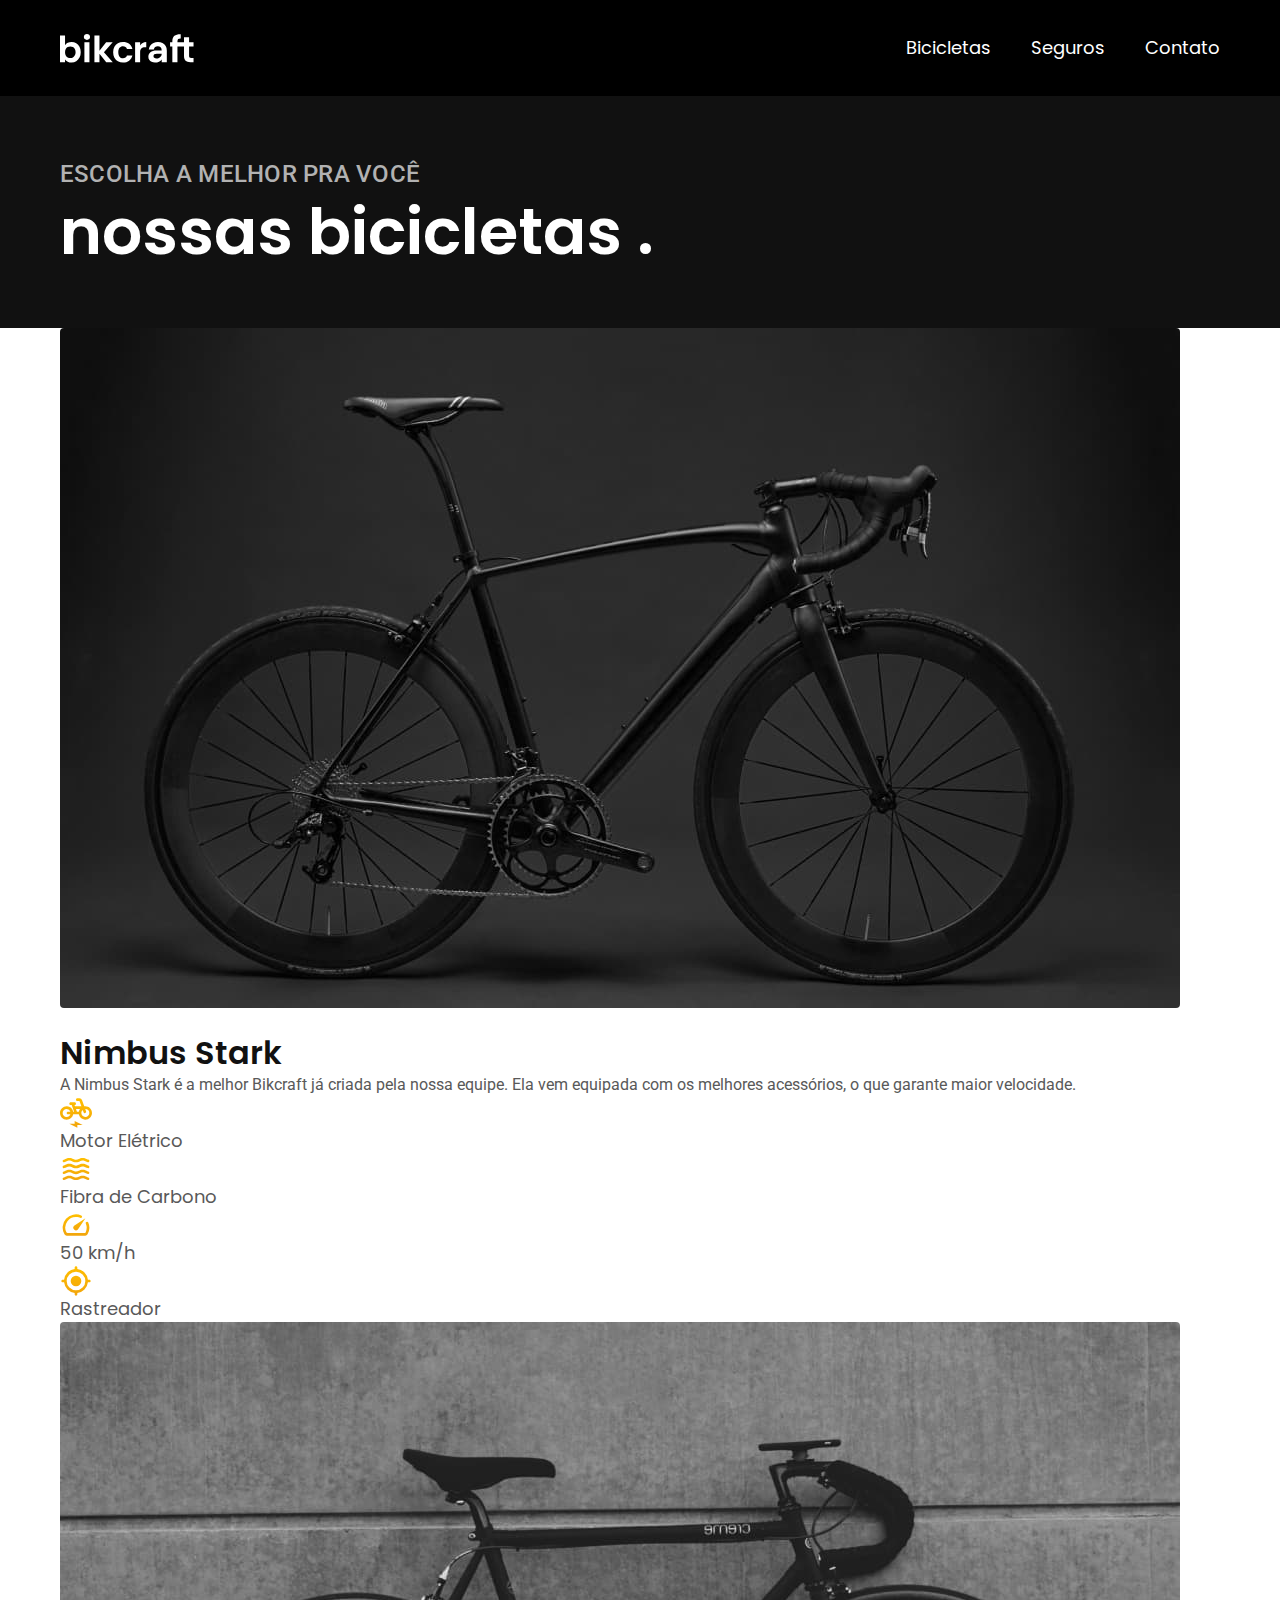
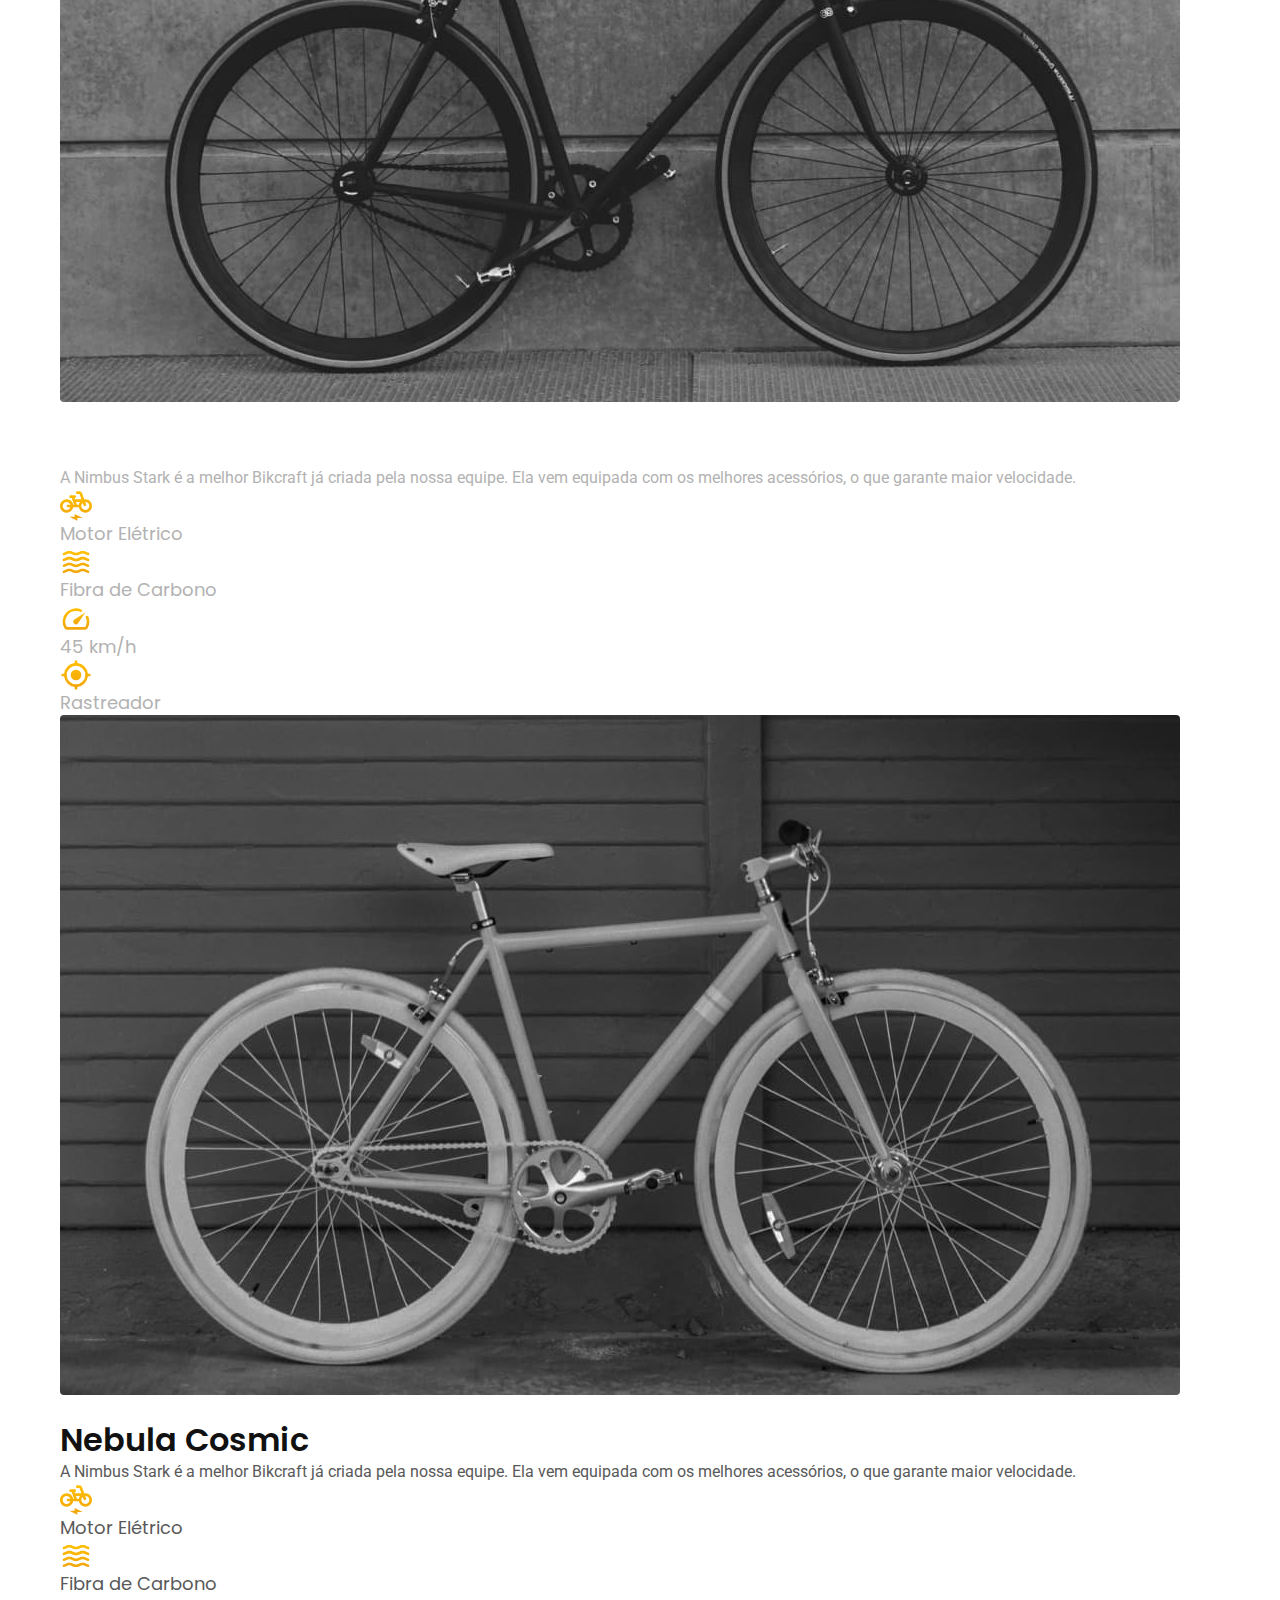
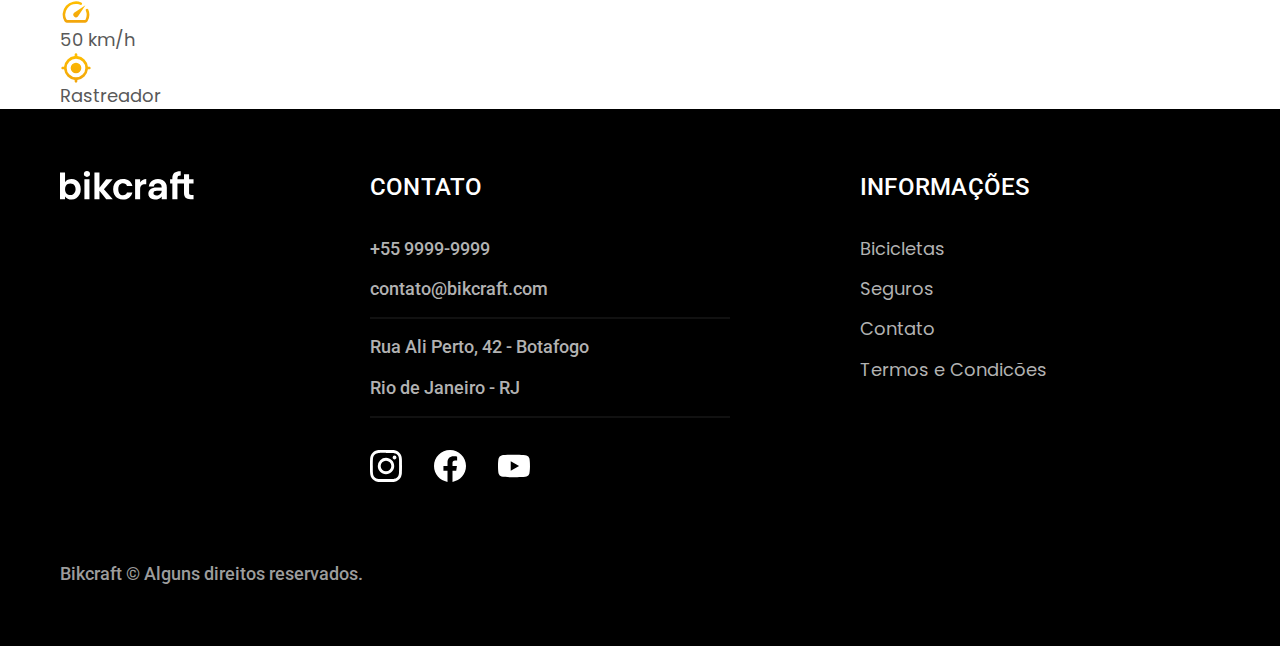
==== bicicletas.html @ 6173fb4b "bicicletas-pg-p1" ====
<!DOCTYPE html>
<html lang="pt-br">

<head>
  <meta charset="UTF-8">
  <meta http-equiv="X-UA-Compatible" content="IE=edge">
  <meta name="viewport" content="width=device-width, initial-scale=1.0">
  <title>Bicicletas | Bikcraft</title>
  <meta name="description" content="Termos e Condições">
  <link rel="stylesheet" href="css/style.css">
  <link rel="preconnect" href="https://fonts.googleapis.com">
  <link rel="preconnect" href="https://fonts.gstatic.com" crossorigin>
  <link href="https://fonts.googleapis.com/css2?family=Merriweather:ital,wght@1,900&family=Poppins:wght@400;600&family=Roboto:wght@400;500&display=swap" rel="stylesheet">
</head>

<body id="bicicletas">
  <header class="header-bg">
    <div class="header container">
      <a href="./index.html">
        <img src="./img/bikcraft.svg" alt="Bikcraft">
      </a>
      <nav aria-label="primaria">
        <ul class="header-menu font-1-m cor-0">
          <li><a href="./bicicletas.html">Bicicletas</a></li>
          <li><a href="./seguros.html">Seguros</a></li>
          <li><a href="./contato.html">Contato</a></li>
        </ul>
      </nav>
    </div>
  </header>

  <main>
    <div class="titulo-bg">
      <div class="titulo container">
        <p class="font-2-l-b cor-5">Escolha a melhor pra você</p>
        <h1 class="font-1-xxl cor-0">nossas bicicletas <span>.</span></h1>
      </div>
    </div>

    <div class="bicicletas-bg">
      <div class="bicicletas container">
        <div class="bicicletas-imagem">
          <img src="./img/bicicletas/nimbus.jpg" alt="Bicicleta preta">
          <span class="font-2-m cor-0">R$ 4999</span>
        </div>
        <div class="bicicletas-conteudo">
          <h2 class="font-1-xl">Nimbus Stark</h2>
          <p class="font-2-s cor-8">A Nimbus Stark é a melhor Bikcraft já criada pela nossa equipe. Ela vem equipada com os melhores acessórios, o que garante maior velocidade.</p>
          <ul class="font-1-m cor-8">
            <li>
              <img src="./img/icones/eletrica.svg" alt="">
              Motor Elétrico
            </li>
            <li>
              <img src="./img/icones/carbono.svg" alt="">
              Fibra de Carbono
            </li>
            <li>
              <img src="./img/icones/velocidade.svg" alt="">
              50 km/h
            </li>
            <li>
              <img src="./img/icones/rastreador.svg" alt="">
              Rastreador
            </li>
          </ul>
        </div>
      </div>
    </div>

    <div class="bicicletas-bg">
      <div class="bicicletas container">
        <div class="bicicletas-imagem">
          <img src="./img/bicicletas/magic.jpg" alt="Bicicleta preta">
          <span class="font-2-m cor-0">R$ 2499</span>
        </div>
        <div class="bicicletas-conteudo">
          <h2 class="font-1-xl cor-0">Magic Might</h2>
          <p class="font-2-s cor-5">A Nimbus Stark é a melhor Bikcraft já criada pela nossa equipe. Ela vem equipada com os melhores acessórios, o que garante maior velocidade.</p>
          <ul class="font-1-m cor-5">
            <li>
              <img src="./img/icones/eletrica.svg" alt="">
              Motor Elétrico
            </li>
            <li>
              <img src="./img/icones/carbono.svg" alt="">
              Fibra de Carbono
            </li>
            <li>
              <img src="./img/icones/velocidade.svg" alt="">
              45 km/h
            </li>
            <li>
              <img src="./img/icones/rastreador.svg" alt="">
              Rastreador
            </li>
          </ul>
        </div>
      </div>
    </div>

    <div class="bicicletas-bg">
      <div class="bicicletas container">
        <div class="bicicletas-imagem">
          <img src="./img/bicicletas/nebula.jpg" alt="Bicicleta preta">
          <span class="font-2-m cor-0">R$ 3999</span>
        </div>
        <div class="bicicletas-conteudo">
          <h2 class="font-1-xl">Nebula Cosmic</h2>
          <p class="font-2-s cor-8">A Nimbus Stark é a melhor Bikcraft já criada pela nossa equipe. Ela vem equipada com os melhores acessórios, o que garante maior velocidade.</p>
          <ul class="font-1-m cor-8">
            <li>
              <img src="./img/icones/eletrica.svg" alt="">
              Motor Elétrico
            </li>
            <li>
              <img src="./img/icones/carbono.svg" alt="">
              Fibra de Carbono
            </li>
            <li>
              <img src="./img/icones/velocidade.svg" alt="">
              50 km/h
            </li>
            <li>
              <img src="./img/icones/rastreador.svg" alt="">
              Rastreador
            </li>
          </ul>
        </div>
      </div>
    </div>

  </main>

  <footer class="footer-bg">
    <div class="footer container">
      <img src="./img/bikcraft.svg" alt="">
      <div class="footer-contato">
        <h3 class="font-2-l-b cor-0">Contato</h3>
        <ul class="font-2-m cor-5">
          <li><a href="tel:+552199999999">+55 9999-9999</a></li>
          <li><a href="mailto:contato@bikcraft.com">contato@bikcraft.com</a></li>
          <li>Rua Ali Perto, 42 - Botafogo</li>
          <li>Rio de Janeiro - RJ</li>
        </ul>
        <div class="footer-redes">
          <a href="./">
            <img src="./img/redes/instagram.svg" alt="Instagram">
          </a>
          <a href="./">
            <img src="./img/redes/facebook.svg" alt="Facebook">
          </a>
          <a href="./">
            <img src="./img/redes/youtube.svg" alt="Youtube">
          </a>
        </div>
      </div>
      <div class="footer-informacoes">
        <h3 class="font-2-l-b cor-0">Informações</h3>
        <nav>
          <ul class="font-1-m cor-5">
            <li><a href="./bicicletas.html">Bicicletas</a></li>
            <li><a href="./seguros.html">Seguros</a></li>
            <li><a href="./contato.html">Contato</a></li>
            <li><a href="./termos.html">Termos e Condicões</a></li>
          </ul>
        </nav>
      </div>
      <p class="footer-copy font-2-m cor-6">Bikcraft © Alguns direitos reservados.</p>
    </div>
  </footer>
</body>
---- css/style.css ----
@import "./global/global.css";
/* Utilidades */
@import "./utilidades/tipografia.css";
@import "./utilidades/cores.css";
@import "./utilidades/componentes.css";

/* Header */
@import "./global/header.css";
@import "./global/footer.css";

/* Home */
@import "./home/introducao.css";
@import "./home/tecnologia.css";
@import "./home/parceiros.css";
@import "./home/depoimento.css";

/* Bicicletas */
@import "./bicicletas/bicicletas-lista.css";
@import "./bicicletas/bicicletas.css";

/* Seguros */
@import "./seguros/seguros.css";

@import "./termos/termos.css";
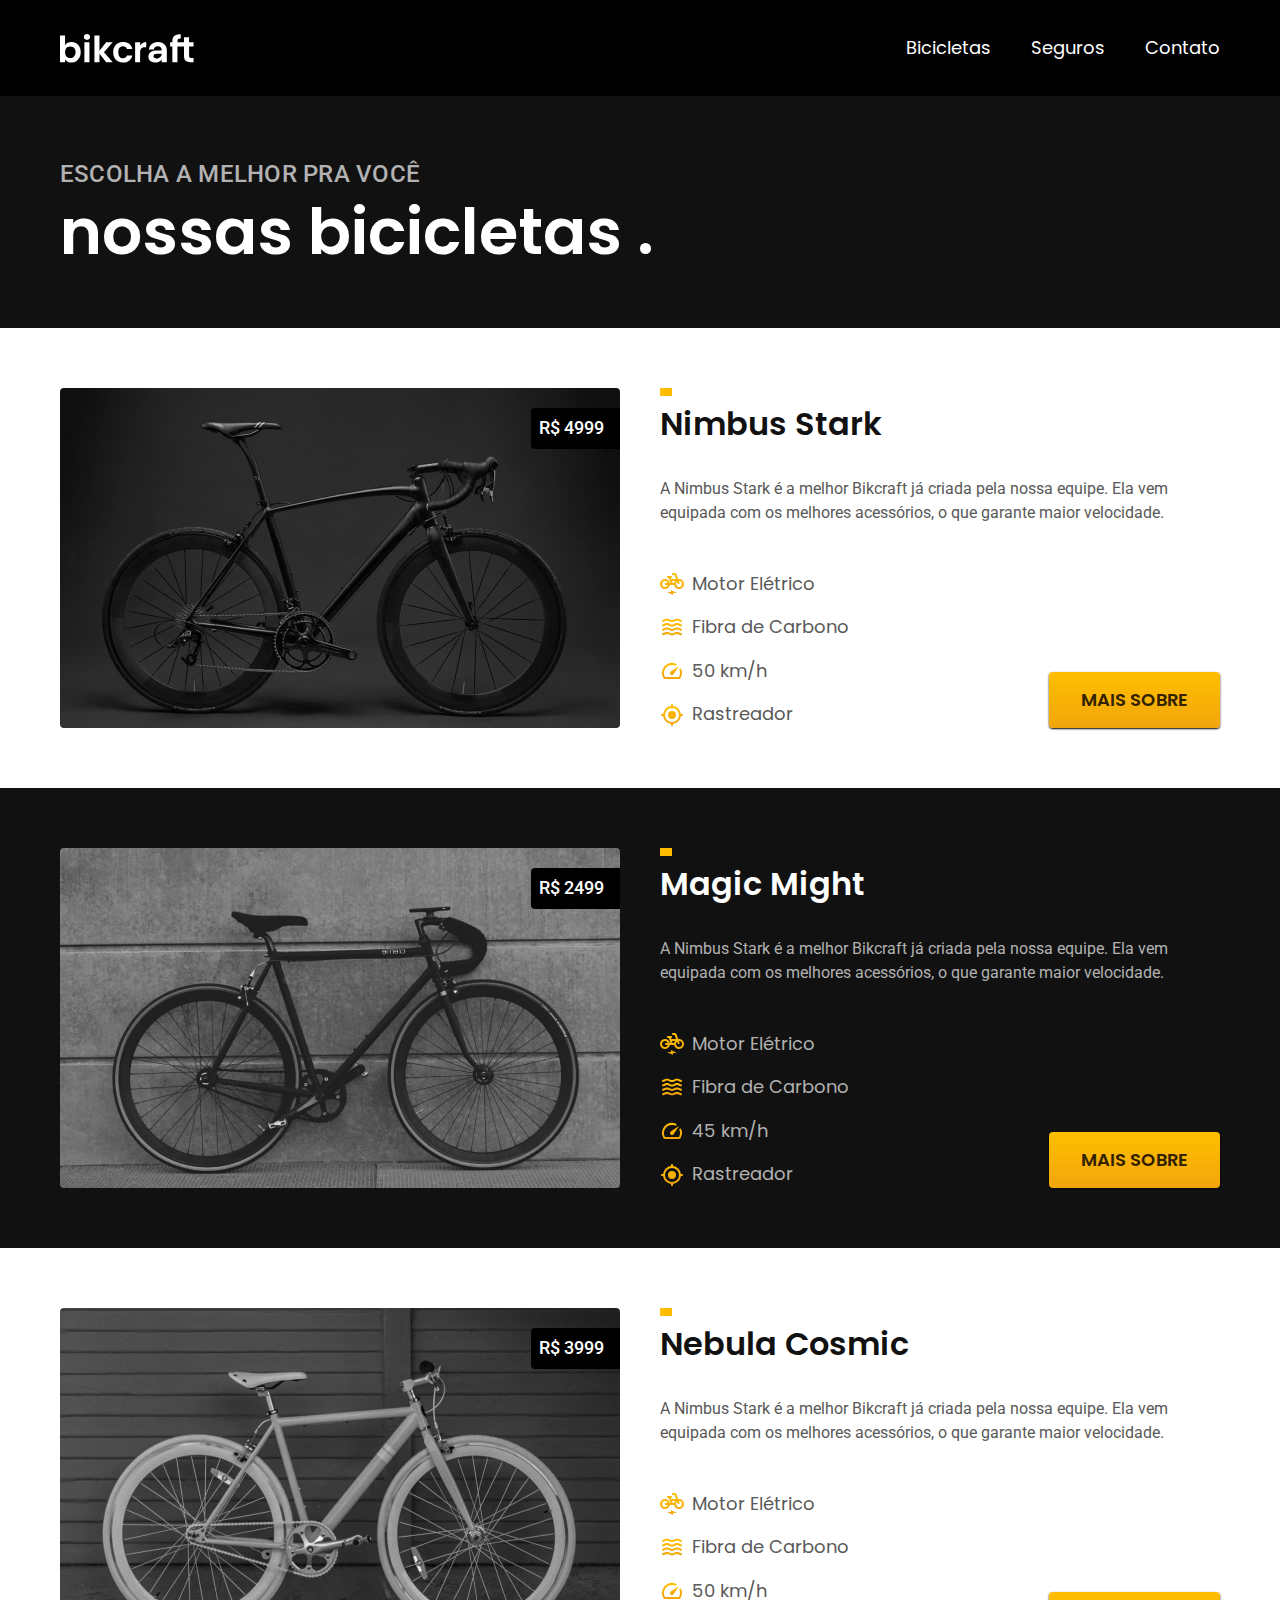
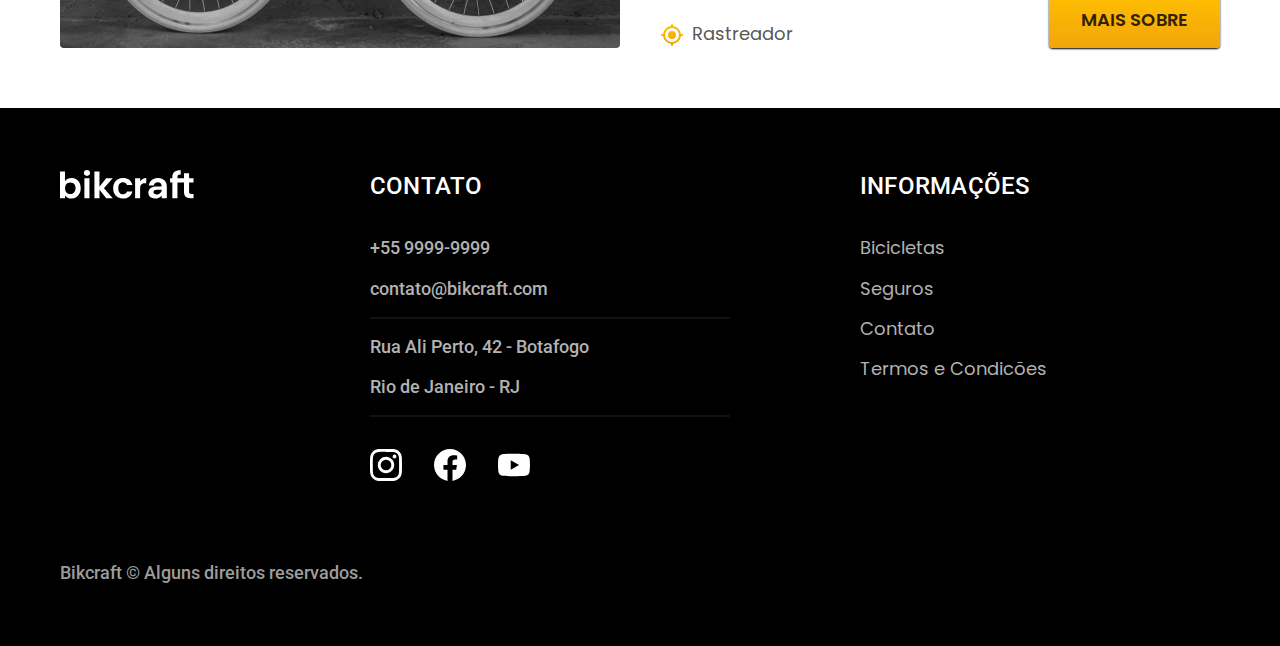
==== commit 2d9a372e: "bicicletas-pg-p2" ====
--- a/bicicletas.html
+++ b/bicicletas.html
@@ -37,36 +37,37 @@
       </div>
     </div>
 
-    <div class="bicicletas-bg">
-      <div class="bicicletas container">
-        <div class="bicicletas-imagem">
-          <img src="./img/bicicletas/nimbus.jpg" alt="Bicicleta preta">
-          <span class="font-2-m cor-0">R$ 4999</span>
-        </div>
-        <div class="bicicletas-conteudo">
-          <h2 class="font-1-xl">Nimbus Stark</h2>
-          <p class="font-2-s cor-8">A Nimbus Stark é a melhor Bikcraft já criada pela nossa equipe. Ela vem equipada com os melhores acessórios, o que garante maior velocidade.</p>
-          <ul class="font-1-m cor-8">
-            <li>
-              <img src="./img/icones/eletrica.svg" alt="">
-              Motor Elétrico
-            </li>
-            <li>
-              <img src="./img/icones/carbono.svg" alt="">
-              Fibra de Carbono
-            </li>
-            <li>
-              <img src="./img/icones/velocidade.svg" alt="">
-              50 km/h
-            </li>
-            <li>
-              <img src="./img/icones/rastreador.svg" alt="">
-              Rastreador
-            </li>
-          </ul>
-        </div>
+
+    <div class="bicicletas container">
+      <div class="bicicletas-imagem">
+        <img src="./img/bicicletas/nimbus.jpg" alt="Bicicleta preta">
+        <span class="font-2-m cor-0">R$ 4999</span>
+      </div>
+      <div class="bicicletas-conteudo">
+        <h2 class="font-1-xl">Nimbus Stark</h2>
+        <p class="font-2-s cor-8">A Nimbus Stark é a melhor Bikcraft já criada pela nossa equipe. Ela vem equipada com os melhores acessórios, o que garante maior velocidade.</p>
+        <ul class="font-1-m cor-8">
+          <li>
+            <img src="./img/icones/eletrica.svg" alt="">
+            Motor Elétrico
+          </li>
+          <li>
+            <img src="./img/icones/carbono.svg" alt="">
+            Fibra de Carbono
+          </li>
+          <li>
+            <img src="./img/icones/velocidade.svg" alt="">
+            50 km/h
+          </li>
+          <li>
+            <img src="./img/icones/rastreador.svg" alt="">
+            Rastreador
+          </li>
+        </ul>
+        <a class="botao seta" href="./bicicletas/nimbus.html">Mais Sobre</a>
       </div>
     </div>
+
 
     <div class="bicicletas-bg">
       <div class="bicicletas container">
@@ -95,38 +96,39 @@
               Rastreador
             </li>
           </ul>
+          <a class="botao seta" href="./bicicletas/magic.html">Mais Sobre</a>
         </div>
       </div>
     </div>
 
-    <div class="bicicletas-bg">
-      <div class="bicicletas container">
-        <div class="bicicletas-imagem">
-          <img src="./img/bicicletas/nebula.jpg" alt="Bicicleta preta">
-          <span class="font-2-m cor-0">R$ 3999</span>
-        </div>
-        <div class="bicicletas-conteudo">
-          <h2 class="font-1-xl">Nebula Cosmic</h2>
-          <p class="font-2-s cor-8">A Nimbus Stark é a melhor Bikcraft já criada pela nossa equipe. Ela vem equipada com os melhores acessórios, o que garante maior velocidade.</p>
-          <ul class="font-1-m cor-8">
-            <li>
-              <img src="./img/icones/eletrica.svg" alt="">
-              Motor Elétrico
-            </li>
-            <li>
-              <img src="./img/icones/carbono.svg" alt="">
-              Fibra de Carbono
-            </li>
-            <li>
-              <img src="./img/icones/velocidade.svg" alt="">
-              50 km/h
-            </li>
-            <li>
-              <img src="./img/icones/rastreador.svg" alt="">
-              Rastreador
-            </li>
-          </ul>
-        </div>
+
+    <div class="bicicletas container">
+      <div class="bicicletas-imagem">
+        <img src="./img/bicicletas/nebula.jpg" alt="Bicicleta preta">
+        <span class="font-2-m cor-0">R$ 3999</span>
+      </div>
+      <div class="bicicletas-conteudo">
+        <h2 class="font-1-xl">Nebula Cosmic</h2>
+        <p class="font-2-s cor-8">A Nimbus Stark é a melhor Bikcraft já criada pela nossa equipe. Ela vem equipada com os melhores acessórios, o que garante maior velocidade.</p>
+        <ul class="font-1-m cor-8">
+          <li>
+            <img src="./img/icones/eletrica.svg" alt="">
+            Motor Elétrico
+          </li>
+          <li>
+            <img src="./img/icones/carbono.svg" alt="">
+            Fibra de Carbono
+          </li>
+          <li>
+            <img src="./img/icones/velocidade.svg" alt="">
+            50 km/h
+          </li>
+          <li>
+            <img src="./img/icones/rastreador.svg" alt="">
+            Rastreador
+          </li>
+        </ul>
+        <a class="botao seta" href="./bicicletas/nebula.html">Mais Sobre</a>
       </div>
     </div>
 
